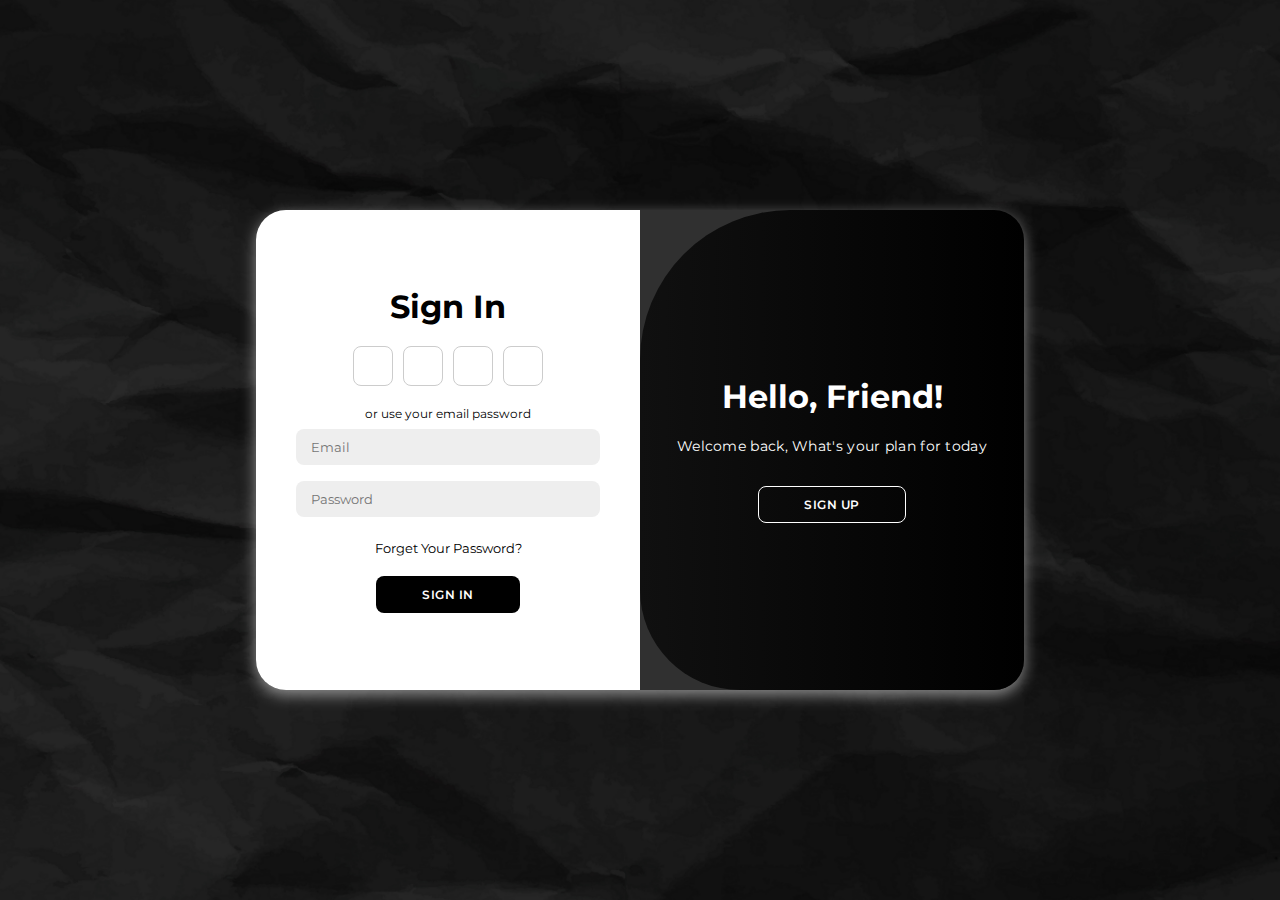
==== login page/index.html @ d726b06e "Initial commit" ====
<!DOCTYPE html>
<html lang="en">

<head>
    <meta charset="UTF-8">
    <meta name="viewport" content="width=device-width, initial-scale=1.0">
    
   
    <title>Login page </title>
</head>
<link rel="stylesheet" href="style.css">

<body>

    <div class="container" id="container">
        <div class="form-container sign-up">
            <form>
                <h1>Create Account</h1>
                <div class="social-icons">
                    <a href="#" class="icon"><i class="fa-brands fa-google-plus-g"></i></a>
                    <a href="#" class="icon"><i class="fa-brands fa-facebook-f"></i></a>
                    <a href="#" class="icon"><i class="fa-brands fa-github"></i></a>
                    <a href="#" class="icon"><i class="fa-brands fa-linkedin-in"></i></a>
                </div>
                <span>or use your email for registeration</span>
                <input type="text" placeholder="Name">
                <input type="email" placeholder="Email">
                <input type="password" placeholder="Password">
                <button>Sign Up</button>
            </form>
        </div>
        <div class="form-container sign-in">
            <form>
                <h1>Sign In</h1>
                <div class="social-icons">
                    <a href="#" class="icon"><i class="fa-brands fa-google-plus-g"></i></a>
                    <a href="#" class="icon"><i class="fa-brands fa-facebook-f"></i></a>
                    <a href="#" class="icon"><i class="fa-brands fa-github"></i></a>
                    <a href="#" class="icon"><i class="fa-brands fa-linkedin-in"></i></a>
                </div>
                <span>or use your email password</span>
                <input type="email" placeholder="Email">
                <input type="password" placeholder="Password">
                <a href="#">Forget Your Password?</a>
                <button>Sign In</button>
            </form>
        </div>
        <div class="toggle-container">
            <div class="toggle">
                <div class="toggle-panel toggle-left">
                    <h1>Hello there!</h1>
                    <p>Get ready to make your hostel life super fun and easy</p>
                    <button class="hidden" id="login">Sign In</button>
                </div>
                <div class="toggle-panel toggle-right">
                    <h1>Hello, Friend!</h1>
                    <p>Welcome back, What's your plan for today</p>
                    <button class="hidden" id="register">Sign Up</button>
                </div>
            </div>
        </div>
    </div>

    <script src="script.js"></script>
</body>

</html>
---- login page/style.css ----
@import url('https://fonts.googleapis.com/css2?family=Montserrat:wght@300;400;500;600;700&display=swap');

*{
    margin: 0;
    padding: 0;
    box-sizing: border-box;
    font-family: 'Montserrat', sans-serif;
}

body {
    background: url('2206_w019_n001_602b_p15_602.jpg') no-repeat center center fixed;
    background-size: cover;
    display: flex;
    align-items: center;
    justify-content: center;
    flex-direction: column;
    height: 100vh;
    width: 100vw;
}


.container{
    background-color: #303030;
    border-radius: 30px;
    box-shadow: 0 5px 15px rgba(247, 247, 247, 0.533);
    position: relative;
    overflow: hidden;
    width: 768px;
    max-width: 100%;
    min-height: 480px;
}

.container p{
    font-size: 14px;
    line-height: 20px;
    letter-spacing: 0.3px;
    margin: 20px 0;
}

.container span{
    font-size: 12px;
}

.container a{
    color: #000000;
    font-size: 13px;
    text-decoration: none;
    margin: 15px 0 10px;
}

.container button{
    background-color: #000000;
    color: #fff;
    font-size: 12px;
    padding: 10px 45px;
    border: 1px solid transparent;
    border-radius: 8px;
    font-weight: 600;
    letter-spacing: 0.5px;
    text-transform: uppercase;
    margin-top: 10px;
    cursor: pointer;
}

.container button.hidden{
    background-color: transparent;
    border-color: #fff;
}

.container form{
    background-color: #fff;
    display: flex;
    align-items: center;
    justify-content: center;
    flex-direction: column;
    padding: 0 40px;
    height: 100%;
}

.container input{
    background-color: #eee;
    border: none;
    margin: 8px 0;
    padding: 10px 15px;
    font-size: 13px;
    border-radius: 8px;
    width: 100%;
    outline: none;
}

.form-container{
    position: absolute;
    top: 0;
    height: 100%;
    transition: all 0.6s ease-in-out;
}

.sign-in{
    left: 0;
    width: 50%;
    z-index: 2;
}

.container.active .sign-in{
    transform: translateX(100%);
}

.sign-up{
    left: 0;
    width: 50%;
    opacity: 0;
    z-index: 1;
}

.container.active .sign-up{
    transform: translateX(100%);
    opacity: 1;
    z-index: 5;
    animation: move 0.6s;
}

@keyframes move{
    0%, 49.99%{
        opacity: 0;
        z-index: 1;
    }
    50%, 100%{
        opacity: 1;
        z-index: 5;
    }
}

.social-icons{
    margin: 20px 0;
}

.social-icons a{
    border: 1px solid #ccc;
    border-radius: 20%;
    display: inline-flex;
    justify-content: center;
    align-items: center;
    margin: 0 3px;
    width: 40px;
    height: 40px;
}

.toggle-container{
    position: absolute;
    top: 0;
    left: 50%;
    width: 50%;
    height: 100%;
    overflow: hidden;
    transition: all 0.6s ease-in-out;
    border-radius: 150px 0 0 100px;
    z-index: 1000;
}

.container.active .toggle-container{
    transform: translateX(-100%);
    border-radius: 0 150px 100px 0;
}

.toggle{
    background-color: #000000;
    height: 100%;
    background: linear-gradient(to right, #202020, #000000);
    color: #fff;
    position: relative;
    left: -100%;
    height: 100%;
    width: 200%;
    transform: translateX(0);
    transition: all 0.6s ease-in-out;
}

.container.active .toggle{
    transform: translateX(50%);
}

.toggle-panel{
    position: absolute;
    width: 50%;
    height: 100%;
    display: flex;
    align-items: center;
    justify-content: center;
    flex-direction: column;
    padding: 0 30px;
    text-align: center;
    top: 0;
    transform: translateX(0);
    transition: all 0.6s ease-in-out;
}

.toggle-left{
    transform: translateX(-200%);
}

.container.active .toggle-left{
    transform: translateX(0);
}

.toggle-right{
    right: 0;
    transform: translateX(0);
}

.container.active .toggle-right{
    transform: translateX(200%);
}
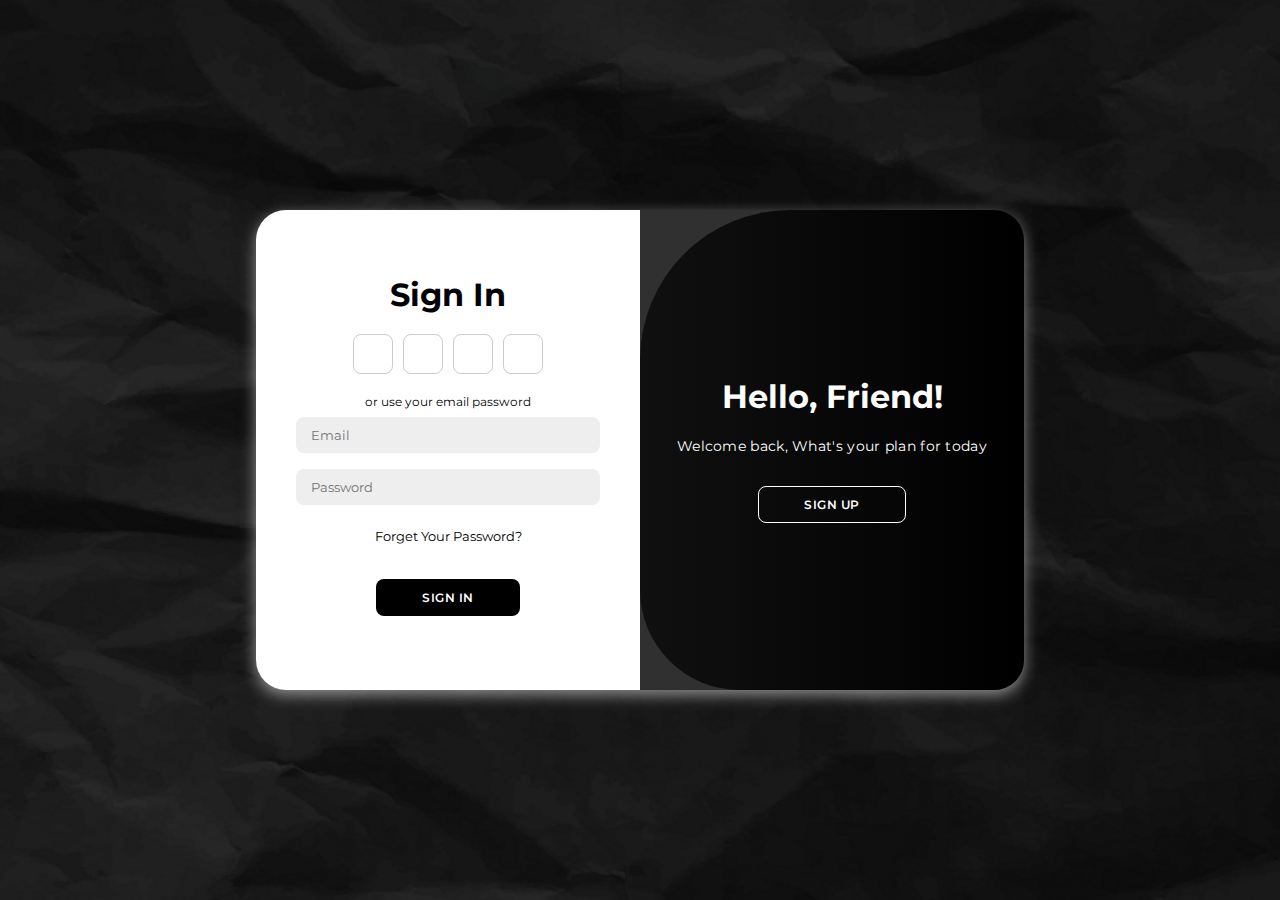
==== commit ffe7dcdb: "home page done" ====
--- a/login page/index.html
+++ b/login page/index.html
@@ -27,7 +27,10 @@
                 <input type="text" placeholder="Name">
                 <input type="email" placeholder="Email">
                 <input type="password" placeholder="Password">
-                <button>Sign Up</button>
+                <a href="http://127.0.0.1:3000/Home page/index.html">
+                    <button type="button">Sign Up</button>
+                </a>
+                
             </form>
         </div>
         <div class="form-container sign-in">
@@ -43,7 +46,10 @@
                 <input type="email" placeholder="Email">
                 <input type="password" placeholder="Password">
                 <a href="#">Forget Your Password?</a>
-                <button>Sign In</button>
+                <a href="http://127.0.0.1:3000/Home page/index.html">
+                    <button type="button">Sign In</button>
+                </a>
+                
             </form>
         </div>
         <div class="toggle-container">
--- a/login page/style.css
+++ b/login page/style.css
@@ -209,4 +209,4 @@
 
 .container.active .toggle-right{
     transform: translateX(200%);
-}+}
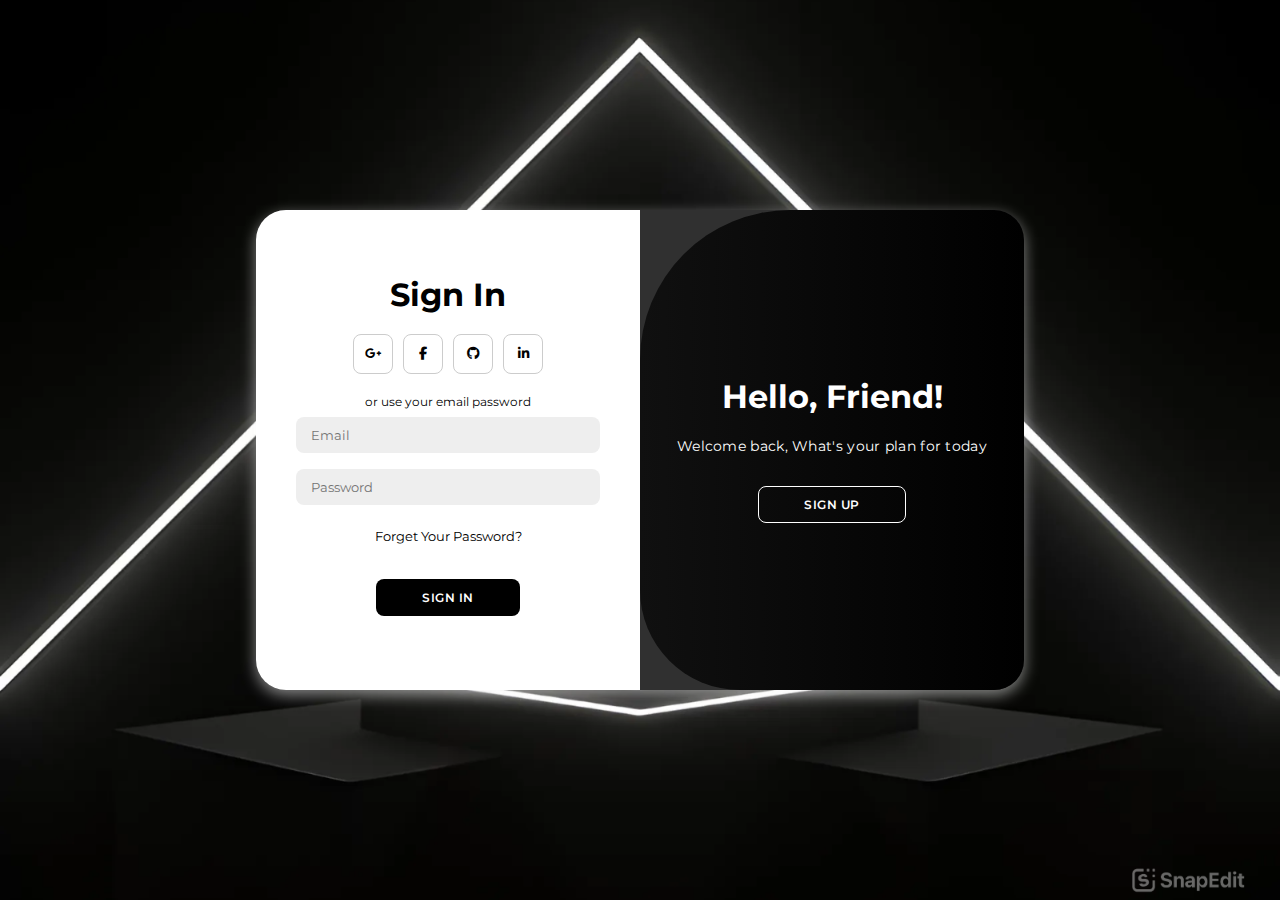
==== commit 1cd9a1e9: "home page updated" ====
--- a/login page/index.html
+++ b/login page/index.html
@@ -5,12 +5,10 @@
 <head>
     <meta charset="UTF-8">
     <meta name="viewport" content="width=device-width, initial-scale=1.0">
-    
-   
+    <link rel="stylesheet" href="https://cdnjs.cloudflare.com/ajax/libs/font-awesome/6.4.2/css/all.min.css">
     <title>Login page </title>
 </head>
 <link rel="stylesheet" href="style.css">
-
 <body>
 
     <div class="container" id="container">
--- a/login page/style.css
+++ b/login page/style.css
@@ -8,7 +8,7 @@
 }
 
 body {
-    background: url('2206_w019_n001_602b_p15_602.jpg') no-repeat center center fixed;
+    background: url('snapedit_1740140727560.jpeg') no-repeat center center fixed;
     background-size: cover;
     display: flex;
     align-items: center;
